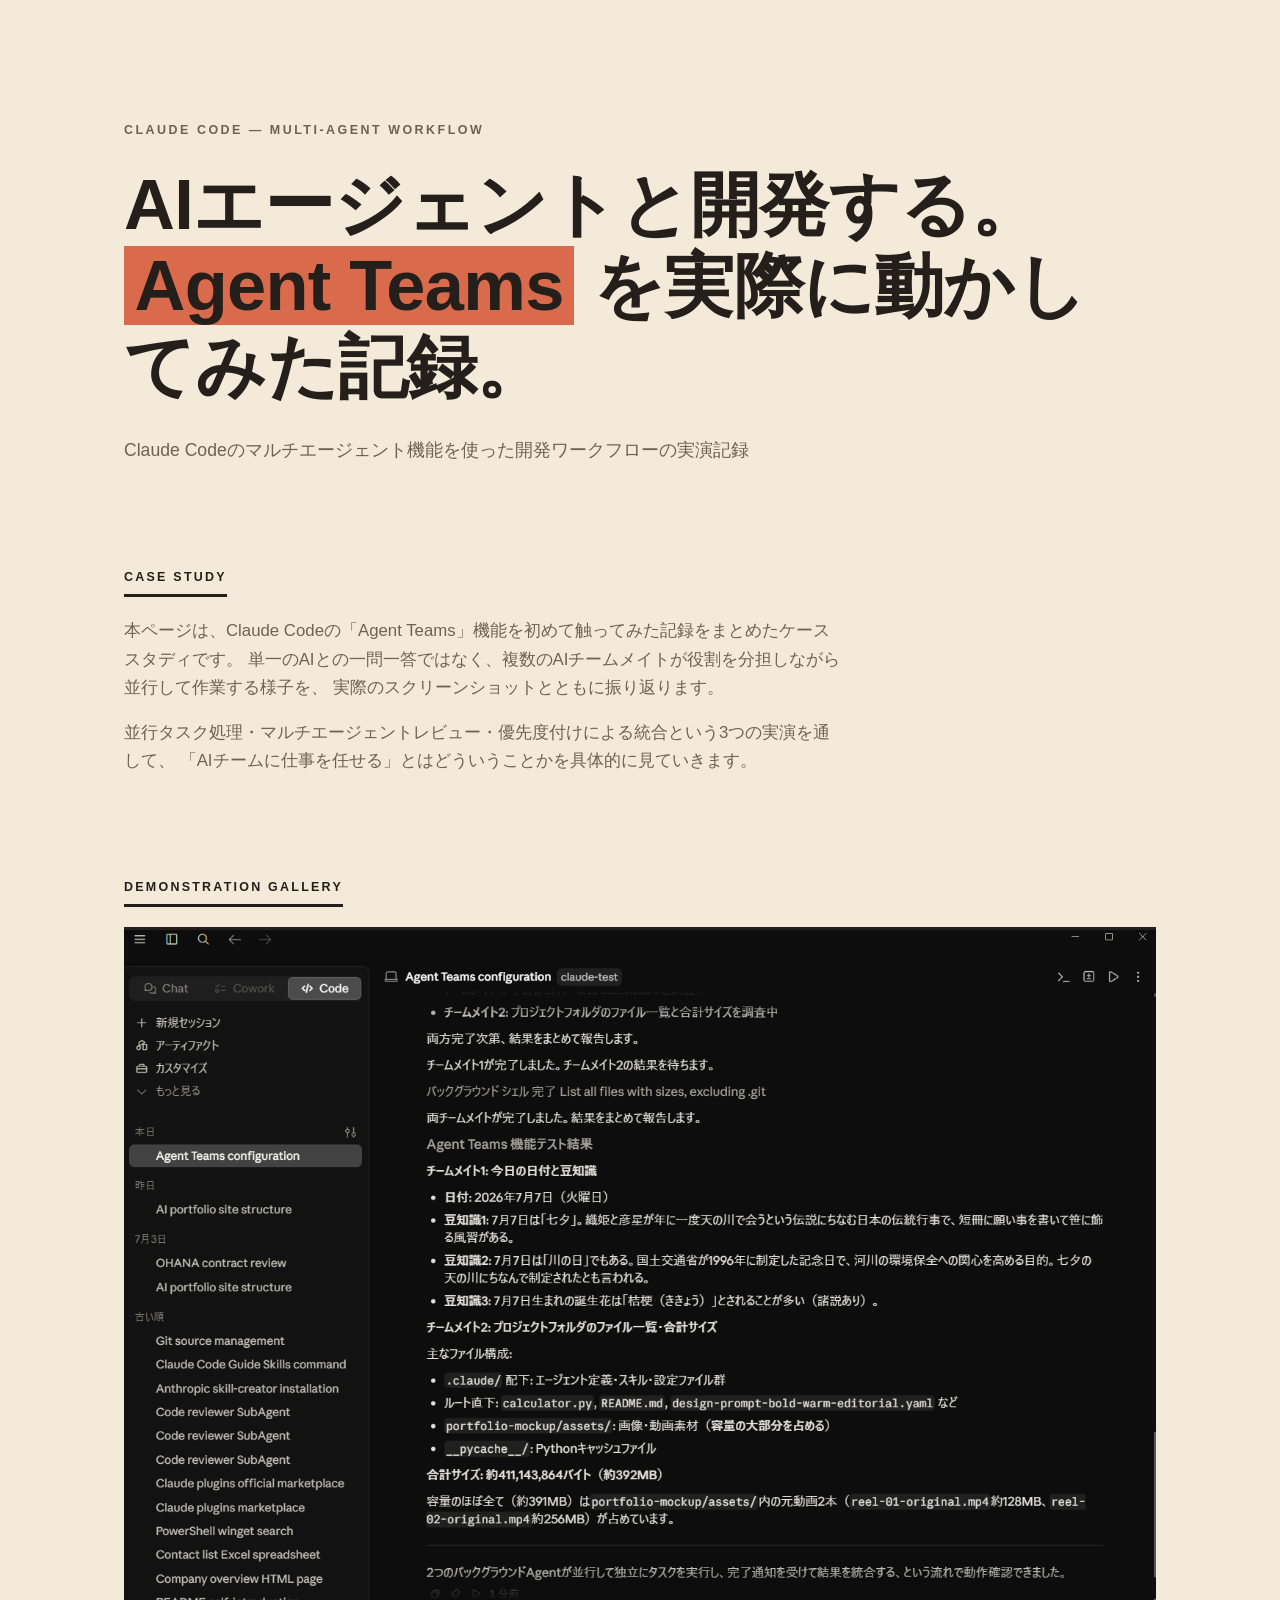
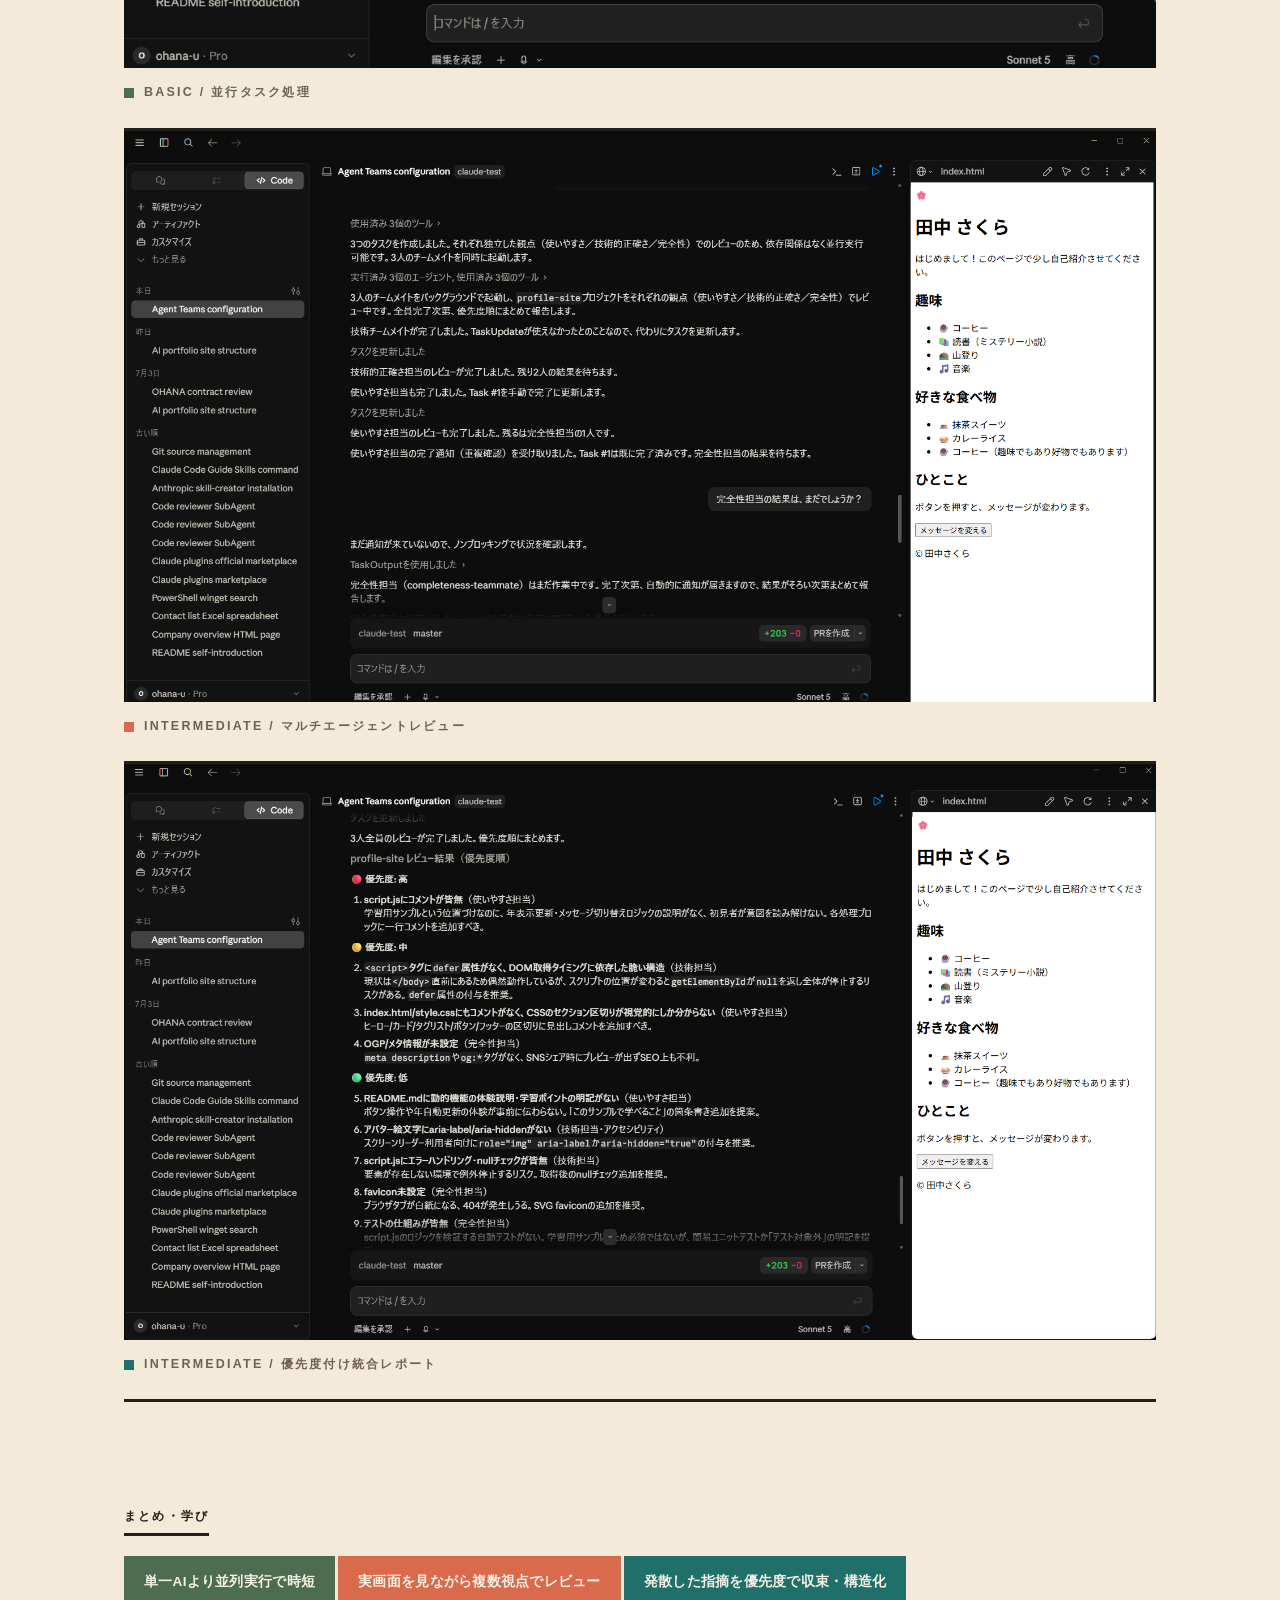
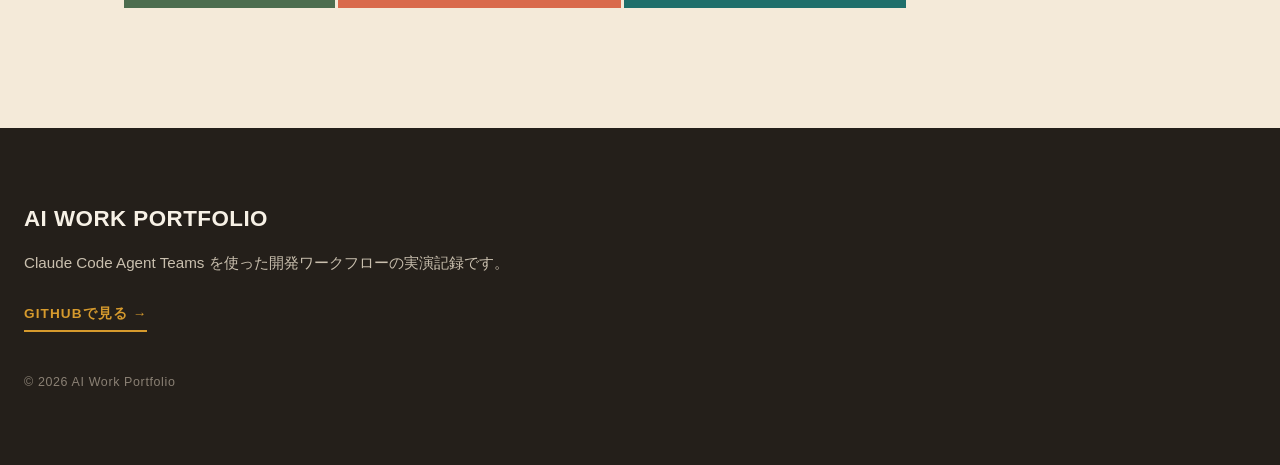
==== ai-work-portfolio/index.html @ c17c8398 "Add AI work portfolio site and deploy alongside existing OHANA portfolio - Add ai-work-portfolio/ (A" ====
<!DOCTYPE html>
<html lang="ja">
<head>
  <meta charset="UTF-8">
  <meta name="viewport" content="width=device-width, initial-scale=1.0">
  <title>AIエージェントと開発する。| Agent Teams Case Study</title>
  <link rel="stylesheet" href="style.css">
</head>
<body>

  <header class="hero">
    <p class="eyebrow">CLAUDE CODE — MULTI-AGENT WORKFLOW</p>
    <h1 class="hero-title">
      AIエージェントと開発する。<br>
      <span class="highlight">Agent Teams</span> を実際に動かしてみた記録。
    </h1>
    <p class="hero-subtitle">Claude Codeのマルチエージェント機能を使った開発ワークフローの実演記録</p>
  </header>

  <main>
    <section class="intro" id="intro">
      <p class="section-label">CASE STUDY</p>
      <p class="intro-text">
        本ページは、Claude Codeの「Agent Teams」機能を初めて触ってみた記録をまとめたケーススタディです。
        単一のAIとの一問一答ではなく、複数のAIチームメイトが役割を分担しながら並行して作業する様子を、
        実際のスクリーンショットとともに振り返ります。
      </p>
      <p class="intro-text">
        並行タスク処理・マルチエージェントレビュー・優先度付けによる統合という3つの実演を通して、
        「AIチームに仕事を任せる」とはどういうことかを具体的に見ていきます。
      </p>
    </section>

    <section class="gallery" id="gallery">
      <p class="section-label">DEMONSTRATION GALLERY</p>

      <article class="gallery-item" data-accent="green">
        <div class="gallery-media">
          <img src="images/01-agent-teams-basic.png" alt="Agent Teamsで2人のチームメイトが並行してタスクを実行している様子のスクリーンショット">
          <div class="gallery-caption">
            <p class="gallery-label">BASIC / 並行タスク処理</p>
            <p class="gallery-desc">
              Claude CodeのAgent Teams機能を初めて試した様子。2人のチームメイトが同時に立ち上がり、
              一方は「今日の日付から豆知識を調べる」、もう一方は「プロジェクトのファイル一覧を調査する」という
              別々のタスクを並行実行。両者の結果をリーダーが統合して1つの報告にまとめている。
            </p>
            <p class="gallery-learning">
              <span class="learning-tag">学び</span>
              単一のAIに順番に頼むのではなく、独立したタスクを並列で動かして時間を短縮できることを確認。
            </p>
          </div>
        </div>
        <p class="gallery-label-static">BASIC / 並行タスク処理</p>
      </article>

      <article class="gallery-item" data-accent="coral">
        <div class="gallery-media">
          <img src="images/02-agent-teams-review.png" alt="3人のチームメイトが役割分担して既存サイトをレビューしている様子のスクリーンショット">
          <div class="gallery-caption">
            <p class="gallery-label">INTERMEDIATE / マルチエージェントレビュー</p>
            <p class="gallery-desc">
              既存の自己紹介サイト（profile-siteプロジェクト）を、3人のチームメイトが役割分担してレビューしている場面。
              右側にはブラウザプレビューで実際に動いているサイトが表示されており、
              AIが実物を見ながら評価していることがわかる。
            </p>
            <p class="gallery-learning">
              <span class="learning-tag">学び</span>
              コードだけでなく実際の画面表示を確認しながら、複数視点で同時レビューできる。
            </p>
          </div>
        </div>
        <p class="gallery-label-static">INTERMEDIATE / マルチエージェントレビュー</p>
      </article>

      <article class="gallery-item" data-accent="teal">
        <div class="gallery-media">
          <img src="images/03-agent-teams-priority.png" alt="3人のレビュー結果を優先度別に整理した統合レポートのスクリーンショット">
          <div class="gallery-caption">
            <p class="gallery-label">INTERMEDIATE / 優先度付け統合レポート</p>
            <p class="gallery-desc">
              3人のレビュー結果を、優先度「高・中・低」に整理して1つの最終報告にまとめた画面。
              個々の指摘がバラバラのままではなく、意思決定に使える形に構造化されている。
            </p>
            <p class="gallery-learning">
              <span class="learning-tag">学び</span>
              複数エージェントの発散的な指摘を、収束させて実行可能なアクションリストに変換するプロセスを実演。
            </p>
          </div>
        </div>
        <p class="gallery-label-static">INTERMEDIATE / 優先度付け統合レポート</p>
      </article>
    </section>

    <section class="takeaways" id="takeaways">
      <p class="section-label">まとめ・学び</p>
      <ul class="chip-list">
        <li class="chip" data-accent="green">単一AIより並列実行で時短</li>
        <li class="chip" data-accent="coral">実画面を見ながら複数視点でレビュー</li>
        <li class="chip" data-accent="teal">発散した指摘を優先度で収束・構造化</li>
      </ul>
    </section>
  </main>

  <footer class="site-footer">
    <p class="footer-heading">AI Work Portfolio</p>
    <p class="footer-text">Claude Code Agent Teams を使った開発ワークフローの実演記録です。</p>
    <a class="footer-cta" href="https://github.com/usui-ohana/claude-test" target="_blank" rel="noopener">GitHubで見る &rarr;</a>
    <p class="footer-copyright">&copy; <span id="year"></span> AI Work Portfolio</p>
  </footer>

  <script src="script.js"></script>
</body>
</html>
---- ai-work-portfolio/style.css ----
/* ============================================================
   AI Work Portfolio — Bold Warm Editorial
   design-prompt-bold-warm-editorial.yaml に基づくスタイル
   ============================================================ */

:root {
  /* base */
  --color-bg: #f4ead9;        /* warm beige / sand */
  --color-ink: #241f1a;       /* warm near-black */
  --color-muted: #6f6255;     /* warm mid-gray/brown */
  --color-inverse: #f7f1e6;   /* near-white on dark */

  /* accent rotation: green / coral / teal / mustard */
  --accent-green: #4c6d4f;
  --accent-coral: #d96a4c;
  --accent-teal: #1f6f6b;
  --accent-mustard: #d69a2d;

  --gap-hairline: 3px;
  --duration: 0.35s;
}

* {
  box-sizing: border-box;
}

html {
  scroll-behavior: smooth;
}

body {
  margin: 0;
  font-family: "Helvetica Neue", Arial, "Hiragino Kaku Gothic ProN", "Yu Gothic", sans-serif;
  background: var(--color-bg);
  color: var(--color-ink);
  line-height: 1.7;
}

img {
  max-width: 100%;
  display: block;
}

/* --------------------------------------------------
   Section label (index-tab style)
   -------------------------------------------------- */
.section-label {
  display: inline-block;
  margin: 0 0 20px;
  font-size: 0.78rem;
  font-weight: 800;
  letter-spacing: 0.18em;
  text-transform: uppercase;
  color: var(--color-ink);
  border-bottom: 3px solid var(--color-ink);
  padding-bottom: 6px;
}

/* --------------------------------------------------
   Hero
   -------------------------------------------------- */
.hero {
  padding: 120px 24px 96px;
  max-width: 1080px;
  margin: 0 auto;
}

.eyebrow {
  margin: 0 0 24px;
  font-size: 0.78rem;
  font-weight: 800;
  letter-spacing: 0.2em;
  text-transform: uppercase;
  color: var(--color-muted);
}

.hero-title {
  margin: 0 0 28px;
  font-size: clamp(2.2rem, 6vw, 4.4rem);
  font-weight: 900;
  letter-spacing: -0.01em;
  line-height: 1.15;
}

.highlight {
  display: inline;
  background: var(--accent-coral);
  color: var(--color-ink);
  padding: 0 0.15em;
  box-decoration-break: clone;
  -webkit-box-decoration-break: clone;
}

.hero-subtitle {
  margin: 0;
  max-width: 640px;
  font-size: 1.1rem;
  font-weight: 500;
  color: var(--color-muted);
}

/* --------------------------------------------------
   Intro
   -------------------------------------------------- */
.intro {
  max-width: 1080px;
  margin: 0 auto;
  padding: 0 24px 96px;
}

.intro-text {
  max-width: 720px;
  margin: 0 0 16px;
  font-size: 1.05rem;
  font-weight: 500;
  color: var(--color-muted);
}

.intro-text:last-child {
  margin-bottom: 0;
}

/* --------------------------------------------------
   Gallery — edge-to-edge, hairline gap, sharp corners
   -------------------------------------------------- */
.gallery {
  max-width: 1080px;
  margin: 0 auto;
  padding: 0 24px 96px;
}

.gallery-item {
  margin-bottom: var(--gap-hairline);
  border-top: 3px solid var(--color-ink);
}

.gallery-item:last-child {
  border-bottom: 3px solid var(--color-ink);
}

.gallery-media {
  position: relative;
  overflow: hidden;
  border-radius: 0; /* sharp corners, no rounding */
}

.gallery-media img {
  width: 100%;
  height: auto;
  transform: scale(1);
  transition: transform var(--duration) ease;
}

.gallery-item:hover .gallery-media img {
  transform: scale(1.03);
}

/* caption scrim: hidden by default, slide-in on hover */
.gallery-caption {
  position: absolute;
  inset: 0;
  display: flex;
  flex-direction: column;
  justify-content: flex-end;
  padding: 28px;
  background: linear-gradient(0deg, rgba(36, 31, 26, 0.94) 0%, rgba(36, 31, 26, 0.55) 55%, rgba(36, 31, 26, 0) 100%);
  color: var(--color-inverse);
  opacity: 0;
  transform: translateY(12px);
  transition: opacity var(--duration) ease, transform var(--duration) ease;
}

.gallery-item:hover .gallery-caption,
.gallery-item:focus-within .gallery-caption,
.gallery-item.is-revealed .gallery-caption {
  opacity: 1;
  transform: translateY(0);
}

.gallery-caption .gallery-label {
  margin: 0 0 12px;
  font-size: 0.78rem;
  font-weight: 800;
  letter-spacing: 0.18em;
  text-transform: uppercase;
}

.gallery-item[data-accent="green"] .gallery-caption .gallery-label { color: var(--accent-green); }
.gallery-item[data-accent="coral"] .gallery-caption .gallery-label { color: var(--accent-coral); }
.gallery-item[data-accent="teal"] .gallery-caption .gallery-label { color: var(--accent-teal); }
.gallery-item[data-accent="mustard"] .gallery-caption .gallery-label { color: var(--accent-mustard); }

.gallery-desc {
  margin: 0 0 16px;
  max-width: 680px;
  font-size: 0.95rem;
  font-weight: 400;
  color: var(--color-inverse);
}

.gallery-learning {
  margin: 0;
  max-width: 680px;
  font-size: 0.95rem;
  font-weight: 500;
  color: var(--color-inverse);
}

.learning-tag {
  display: inline-block;
  margin-right: 8px;
  padding: 2px 8px;
  font-size: 0.72rem;
  font-weight: 800;
  letter-spacing: 0.1em;
  text-transform: uppercase;
  background: var(--color-inverse);
  color: var(--color-ink);
  border-radius: 0;
}

/* static label under each image, visible at rest (progressive disclosure) */
.gallery-label-static {
  margin: 14px 0 24px;
  font-size: 0.78rem;
  font-weight: 800;
  letter-spacing: 0.18em;
  text-transform: uppercase;
  color: var(--color-muted);
}

.gallery-item[data-accent="green"] .gallery-label-static::before { background: var(--accent-green); }
.gallery-item[data-accent="coral"] .gallery-label-static::before { background: var(--accent-coral); }
.gallery-item[data-accent="teal"] .gallery-label-static::before { background: var(--accent-teal); }
.gallery-item[data-accent="mustard"] .gallery-label-static::before { background: var(--accent-mustard); }

.gallery-label-static::before {
  content: "";
  display: inline-block;
  width: 10px;
  height: 10px;
  margin-right: 10px;
  vertical-align: middle;
}

/* --------------------------------------------------
   Takeaways — flat chips, rotated accents
   -------------------------------------------------- */
.takeaways {
  max-width: 1080px;
  margin: 0 auto;
  padding: 0 24px 120px;
}

.chip-list {
  list-style: none;
  margin: 0;
  padding: 0;
  display: flex;
  flex-wrap: wrap;
  gap: var(--gap-hairline);
}

.chip {
  padding: 14px 20px;
  font-size: 0.85rem;
  font-weight: 800;
  letter-spacing: 0.02em;
  border-radius: 0;
  color: var(--color-inverse);
}

.chip[data-accent="green"] { background: var(--accent-green); }
.chip[data-accent="coral"] { background: var(--accent-coral); }
.chip[data-accent="teal"] { background: var(--accent-teal); }
.chip[data-accent="mustard"] { background: var(--accent-mustard); color: var(--color-ink); }

/* --------------------------------------------------
   Footer — dark inversion (bookend)
   -------------------------------------------------- */
.site-footer {
  background: var(--color-ink);
  color: var(--color-inverse);
  padding: 72px 24px;
  text-align: left;
}

.footer-heading {
  margin: 0 0 12px;
  font-size: 1.4rem;
  font-weight: 900;
  letter-spacing: 0.02em;
  text-transform: uppercase;
}

.footer-text {
  margin: 0 0 24px;
  max-width: 520px;
  font-size: 0.95rem;
  font-weight: 400;
  color: #c9bfae;
}

.footer-cta {
  display: inline-block;
  margin-bottom: 40px;
  font-size: 0.85rem;
  font-weight: 800;
  letter-spacing: 0.08em;
  text-transform: uppercase;
  color: var(--accent-mustard);
  text-decoration: none;
  border-bottom: 2px solid var(--accent-mustard);
  padding-bottom: 4px;
}

.footer-cta:hover {
  color: var(--accent-coral);
  border-color: var(--accent-coral);
}

.footer-copyright {
  margin: 0;
  font-size: 0.78rem;
  letter-spacing: 0.05em;
  color: #8a8074;
}

/* --------------------------------------------------
   Responsive
   -------------------------------------------------- */
@media (max-width: 640px) {
  .hero {
    padding: 80px 20px 64px;
  }

  .intro,
  .gallery,
  .takeaways {
    padding-left: 20px;
    padding-right: 20px;
  }

  .gallery-caption {
    padding: 18px;
  }

  .gallery-desc,
  .gallery-learning {
    font-size: 0.85rem;
  }

  .site-footer {
    padding: 56px 20px;
  }
}
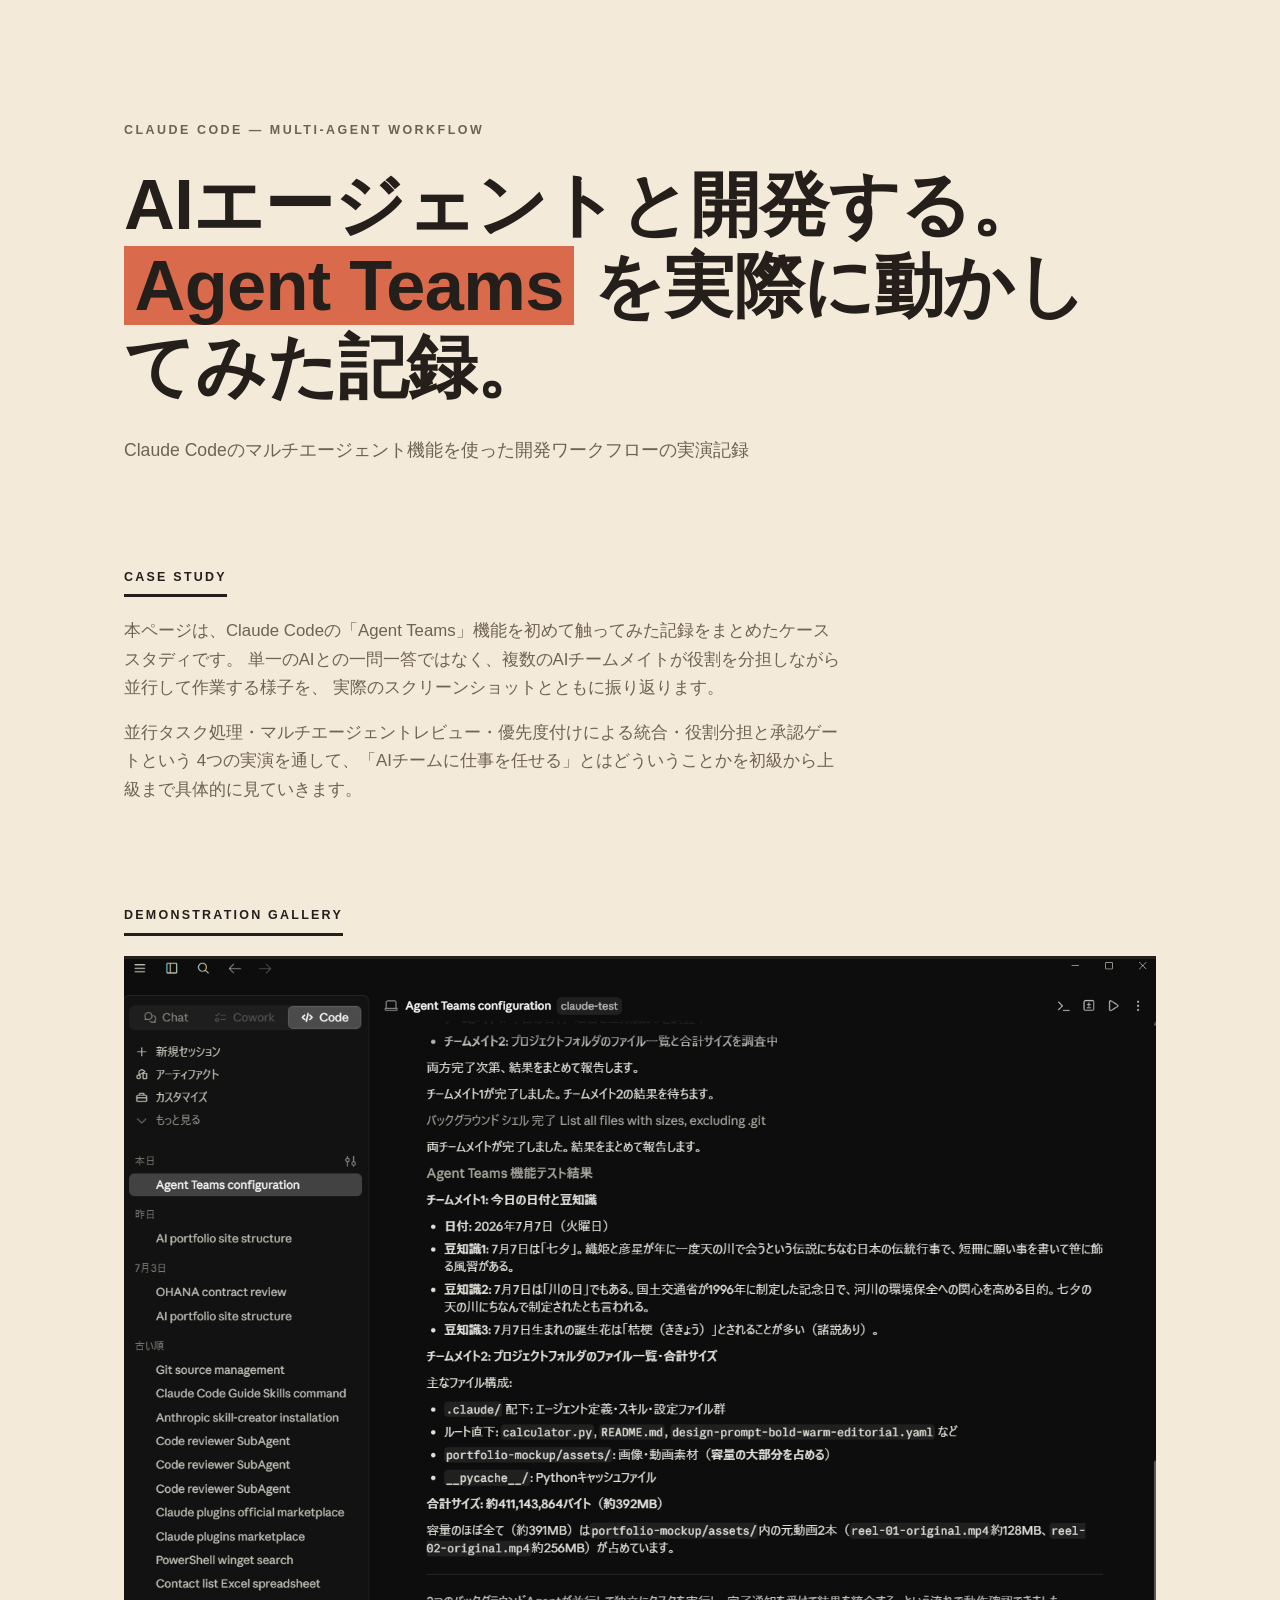
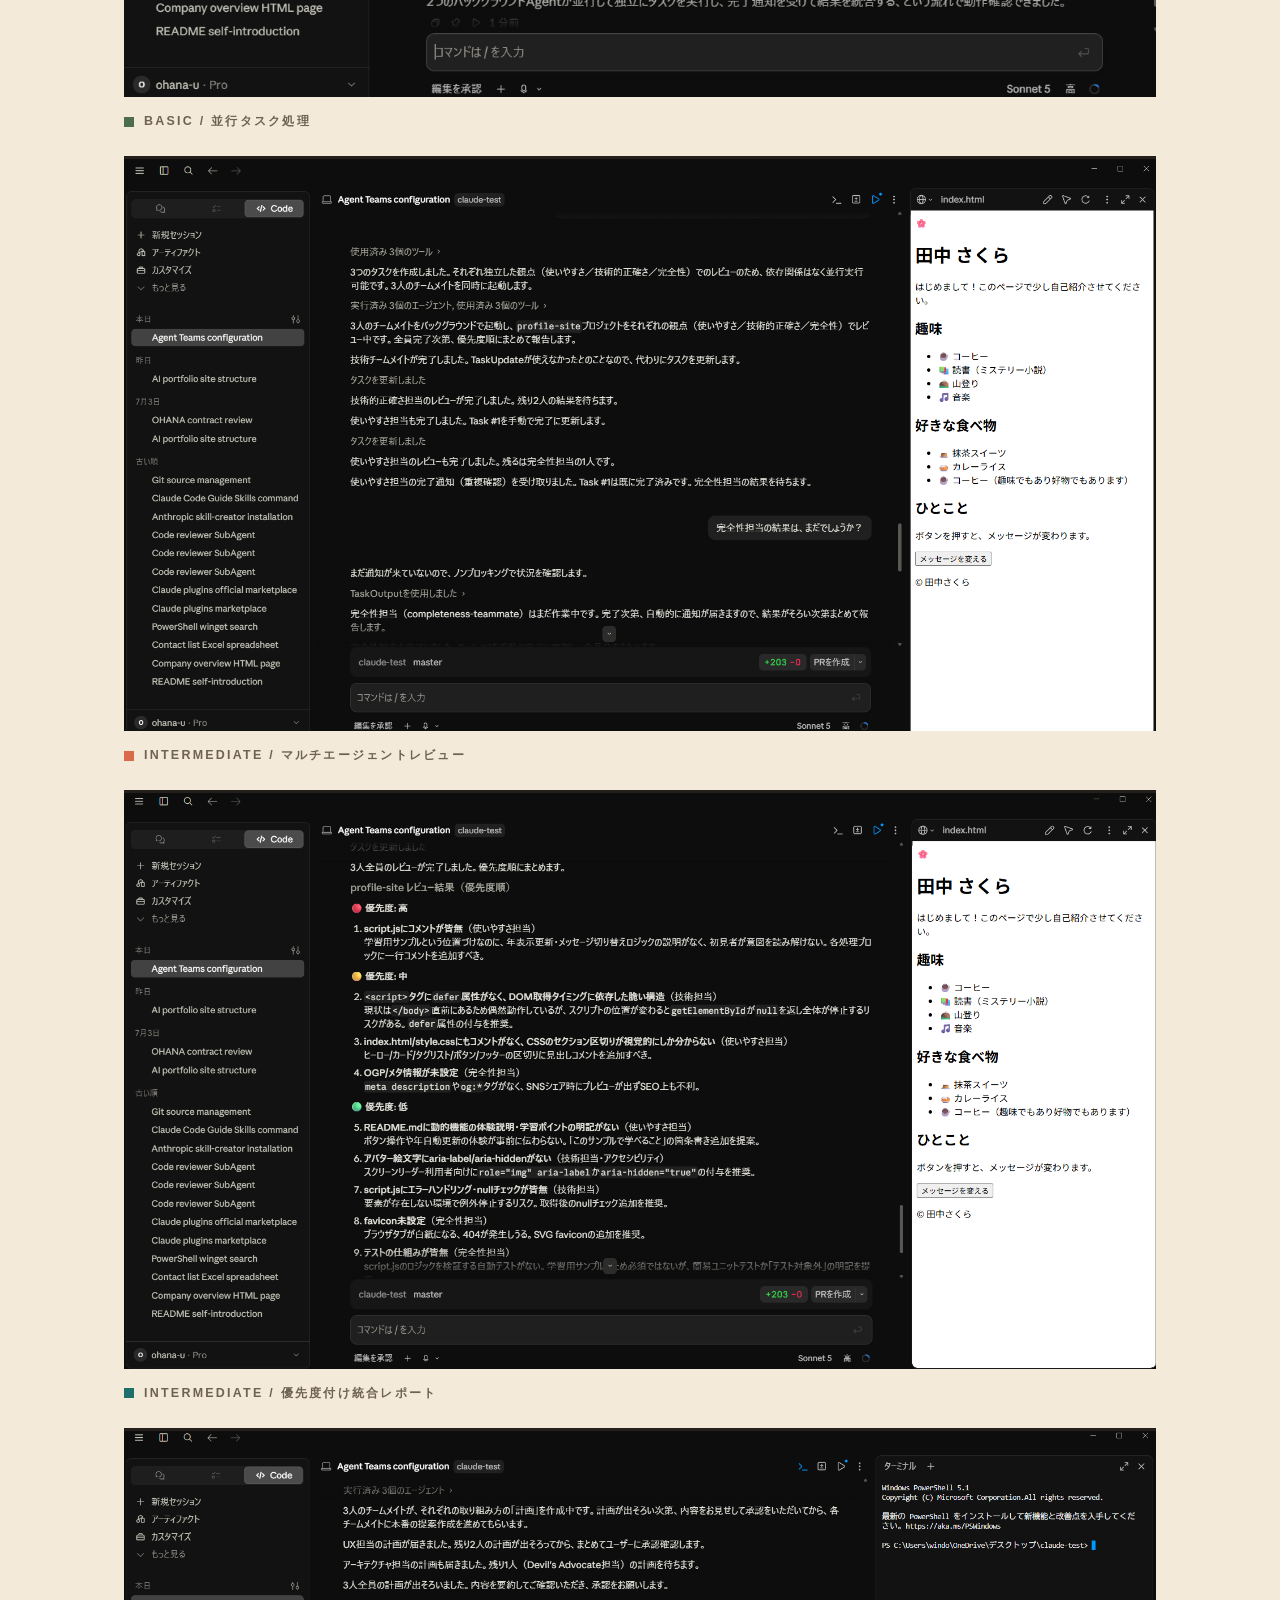
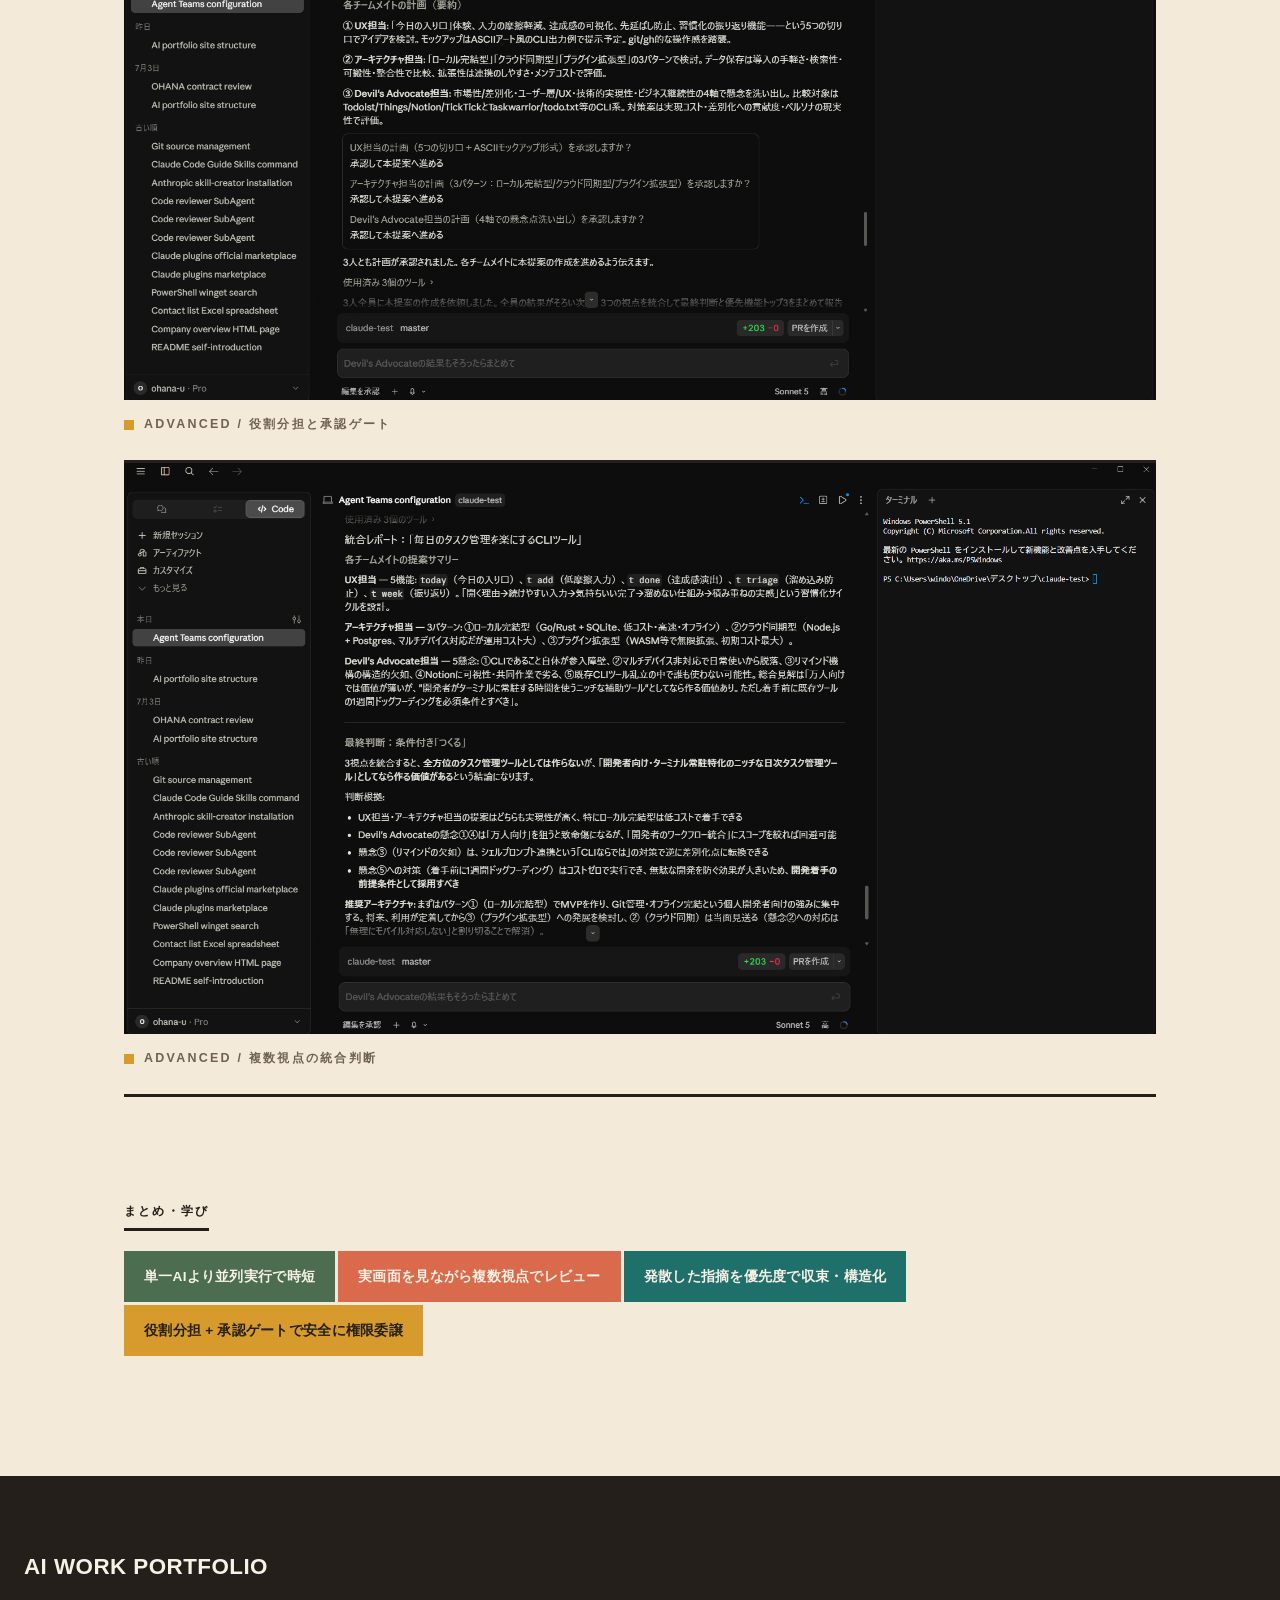
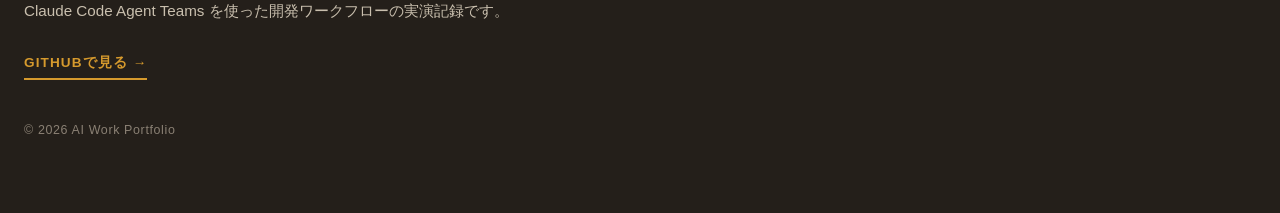
==== commit 00d2cb07: "Add advanced-level Agent Teams demos to AI work portfolio Extend the case study gallery with role-sp" ====
--- a/ai-work-portfolio/index.html
+++ b/ai-work-portfolio/index.html
@@ -26,8 +26,8 @@
         実際のスクリーンショットとともに振り返ります。
       </p>
       <p class="intro-text">
-        並行タスク処理・マルチエージェントレビュー・優先度付けによる統合という3つの実演を通して、
-        「AIチームに仕事を任せる」とはどういうことかを具体的に見ていきます。
+        並行タスク処理・マルチエージェントレビュー・優先度付けによる統合・役割分担と承認ゲートという
+        4つの実演を通して、「AIチームに仕事を任せる」とはどういうことかを初級から上級まで具体的に見ていきます。
       </p>
     </section>
 
@@ -89,6 +89,42 @@
         </div>
         <p class="gallery-label-static">INTERMEDIATE / 優先度付け統合レポート</p>
       </article>
+
+      <article class="gallery-item" data-accent="mustard">
+        <div class="gallery-media">
+          <img src="images/04-agent-teams-role-plan.png" alt="UX担当・アーキテクチャ担当・Devil's Advocate担当という3つの役割に分かれたチームメイトが、それぞれの計画を提示し承認を求めている画面のスクリーンショット">
+          <div class="gallery-caption">
+            <p class="gallery-label">ADVANCED / 役割分担と承認ゲート</p>
+            <p class="gallery-desc">
+              CLIタスク管理ツールの企画を題材に、3人のチームメイトがUX・アーキテクチャ・Devil's Advocate（あえて懸念を洗い出す役）という
+              明確に異なる役割を担当。それぞれが計画を提示し、本提案の作成に進む前にユーザーの承認を求めている場面。
+            </p>
+            <p class="gallery-learning">
+              <span class="learning-tag">学び</span>
+              役割を分業させるだけでなく、実行前に承認ゲートを挟むことで、AIチームの暴走を防ぎつつ方向性をコントロールできる。
+            </p>
+          </div>
+        </div>
+        <p class="gallery-label-static">ADVANCED / 役割分担と承認ゲート</p>
+      </article>
+
+      <article class="gallery-item" data-accent="mustard">
+        <div class="gallery-media">
+          <img src="images/05-agent-teams-synthesis.png" alt="UX・アーキテクチャ・Devil's Advocateの3つの視点を統合し、条件付きの結論を導き出した最終レポートのスクリーンショット">
+          <div class="gallery-caption">
+            <p class="gallery-label">ADVANCED / 複数視点の統合判断</p>
+            <p class="gallery-desc">
+              3人がそれぞれの視点からまとめた提案（機能案・アーキテクチャパターン・懸念点）を統合し、
+              「条件付きでつくる」という一つの意思決定に落とし込んだ最終レポート。判断根拠まで言語化されている。
+            </p>
+            <p class="gallery-learning">
+              <span class="learning-tag">学び</span>
+              賛成・反対双方の視点を戦わせたうえで統合することで、単独のAIでは出てこない、リスクを織り込んだ実行可能な結論に到達できる。
+            </p>
+          </div>
+        </div>
+        <p class="gallery-label-static">ADVANCED / 複数視点の統合判断</p>
+      </article>
     </section>
 
     <section class="takeaways" id="takeaways">
@@ -97,6 +133,7 @@
         <li class="chip" data-accent="green">単一AIより並列実行で時短</li>
         <li class="chip" data-accent="coral">実画面を見ながら複数視点でレビュー</li>
         <li class="chip" data-accent="teal">発散した指摘を優先度で収束・構造化</li>
+        <li class="chip" data-accent="mustard">役割分担 + 承認ゲートで安全に権限委譲</li>
       </ul>
     </section>
   </main>
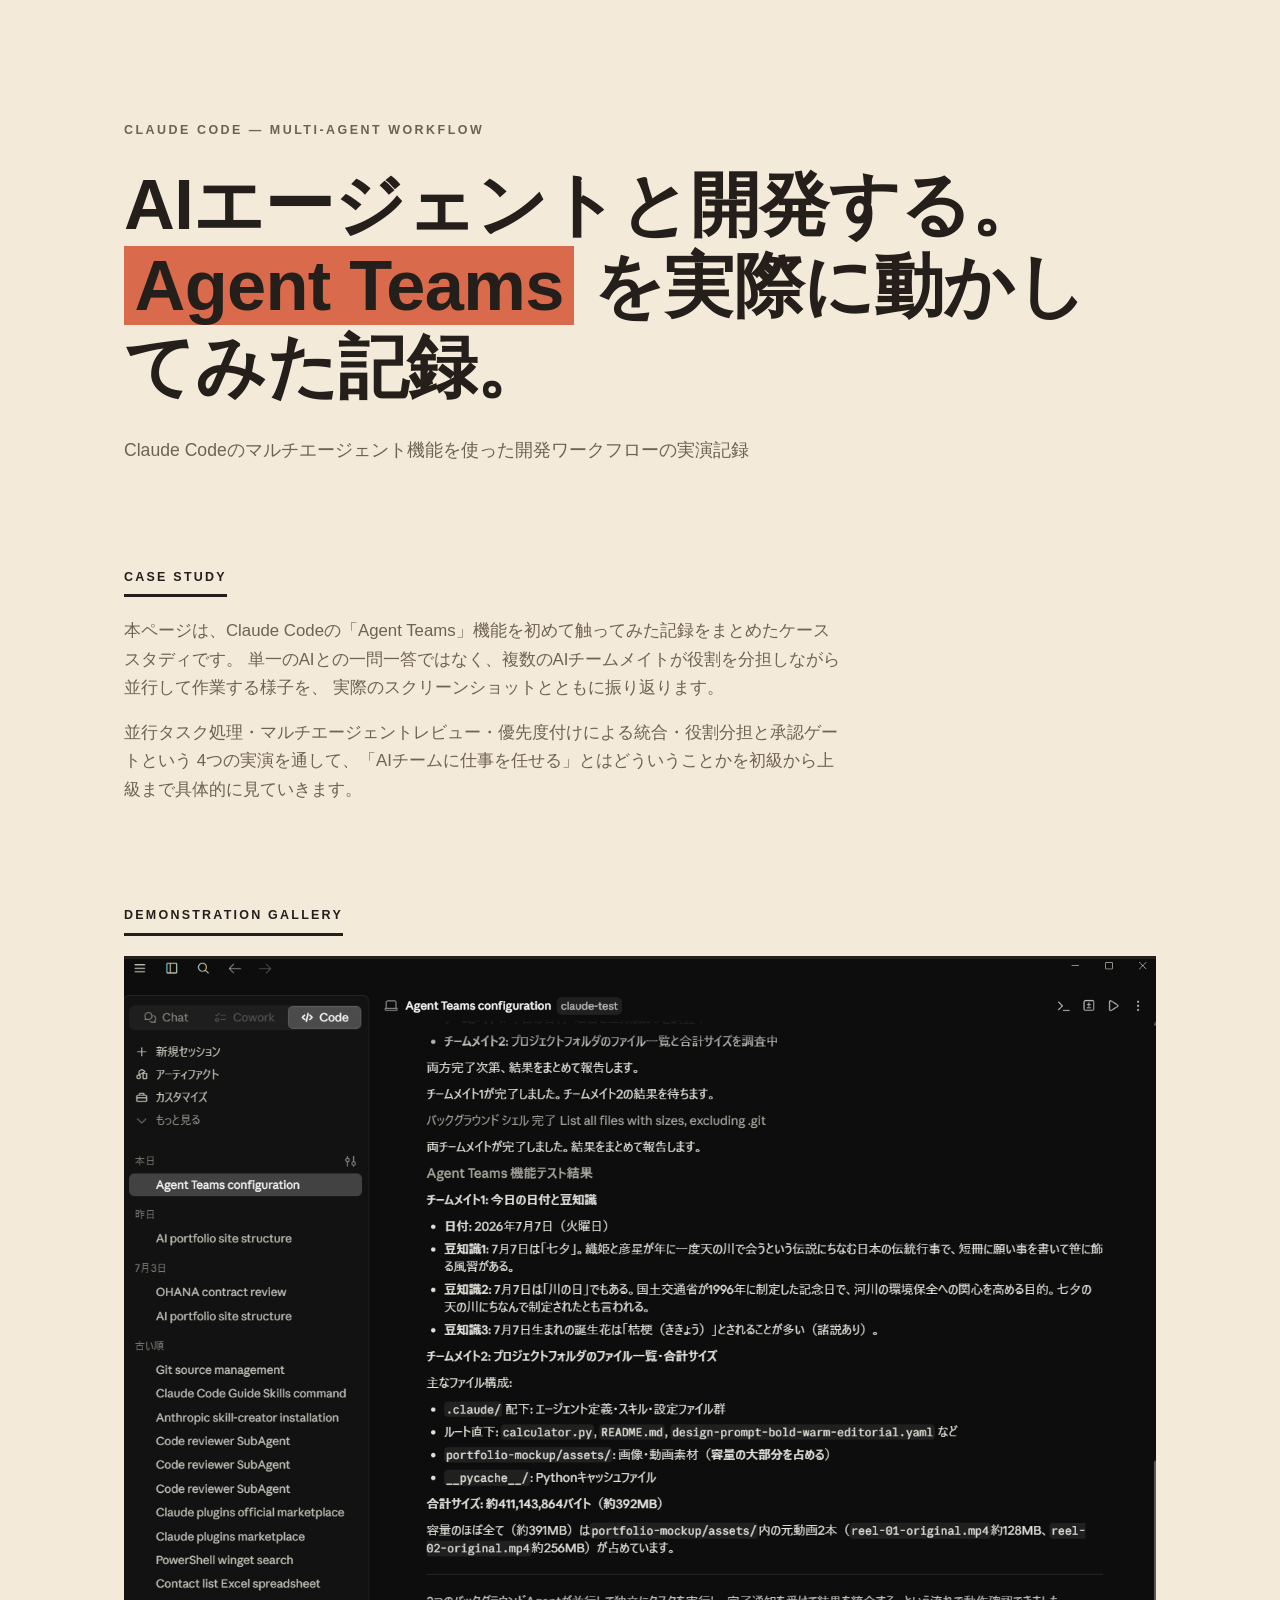
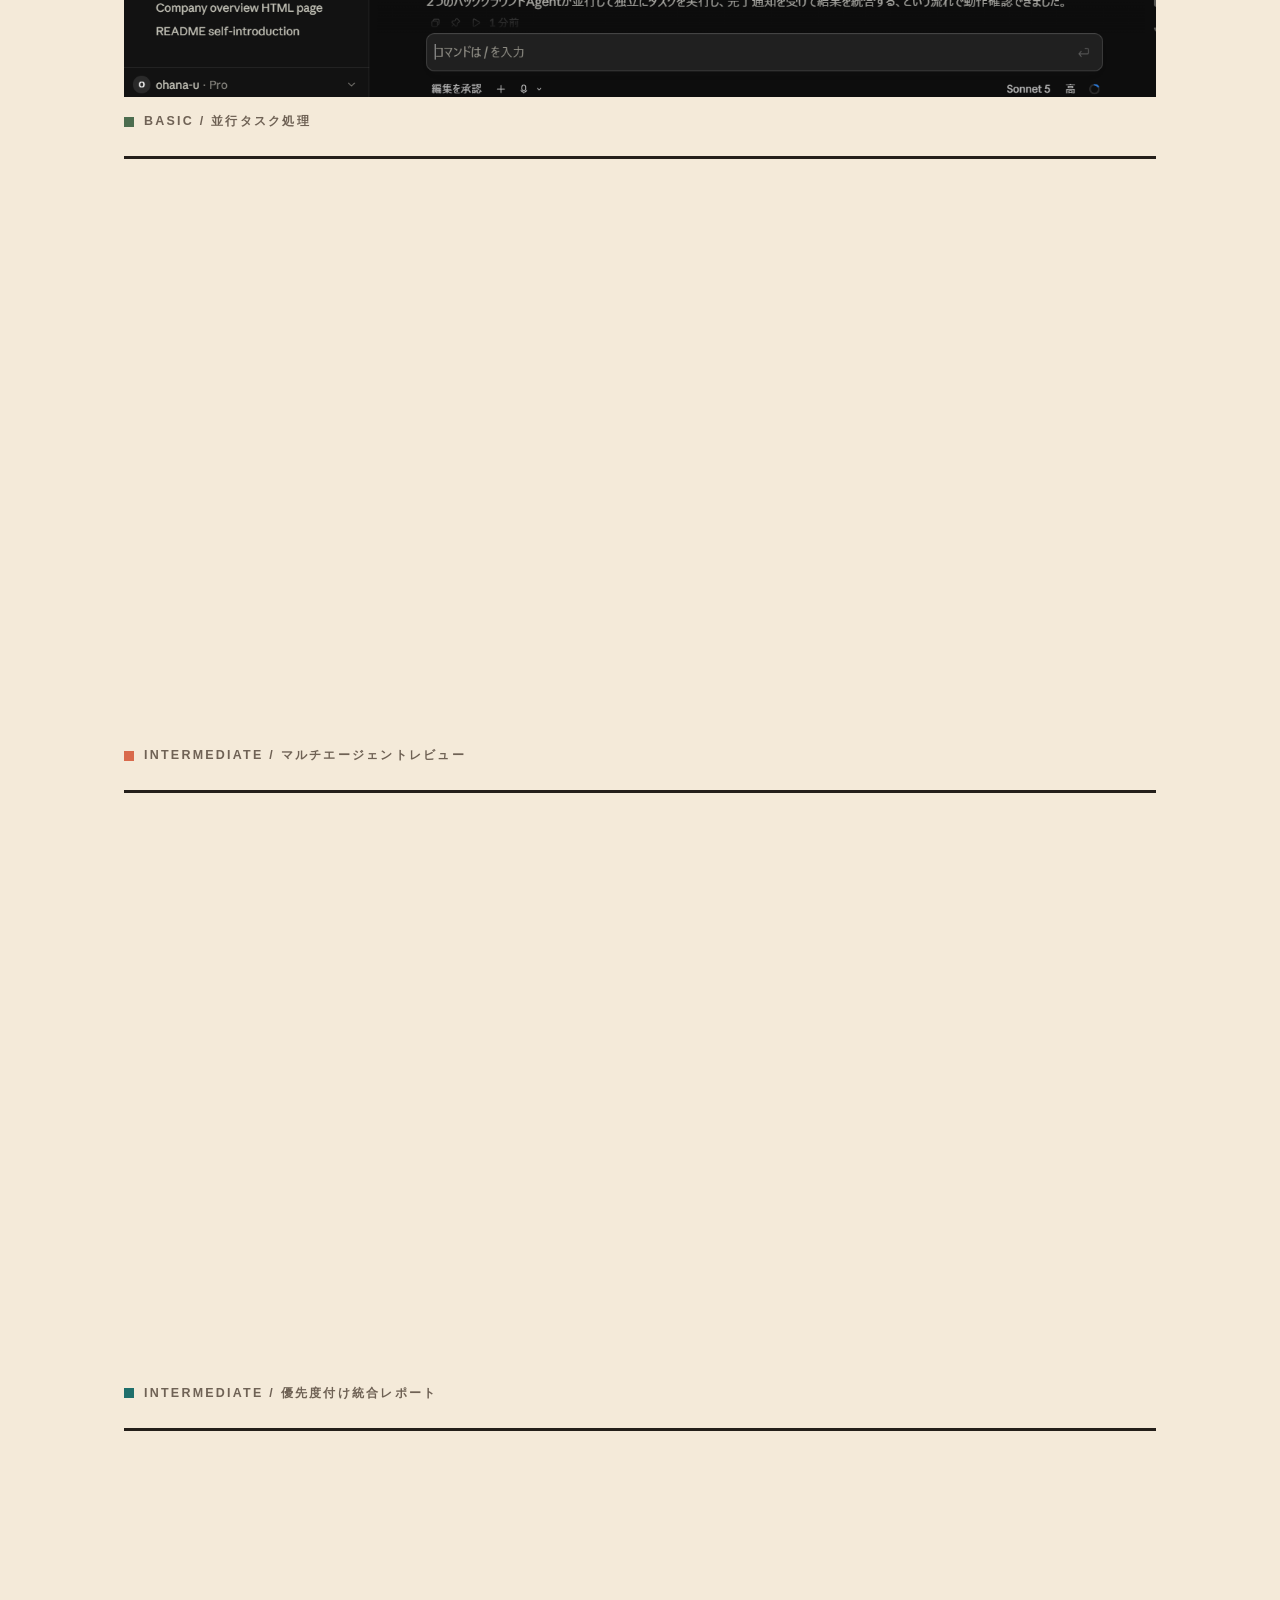
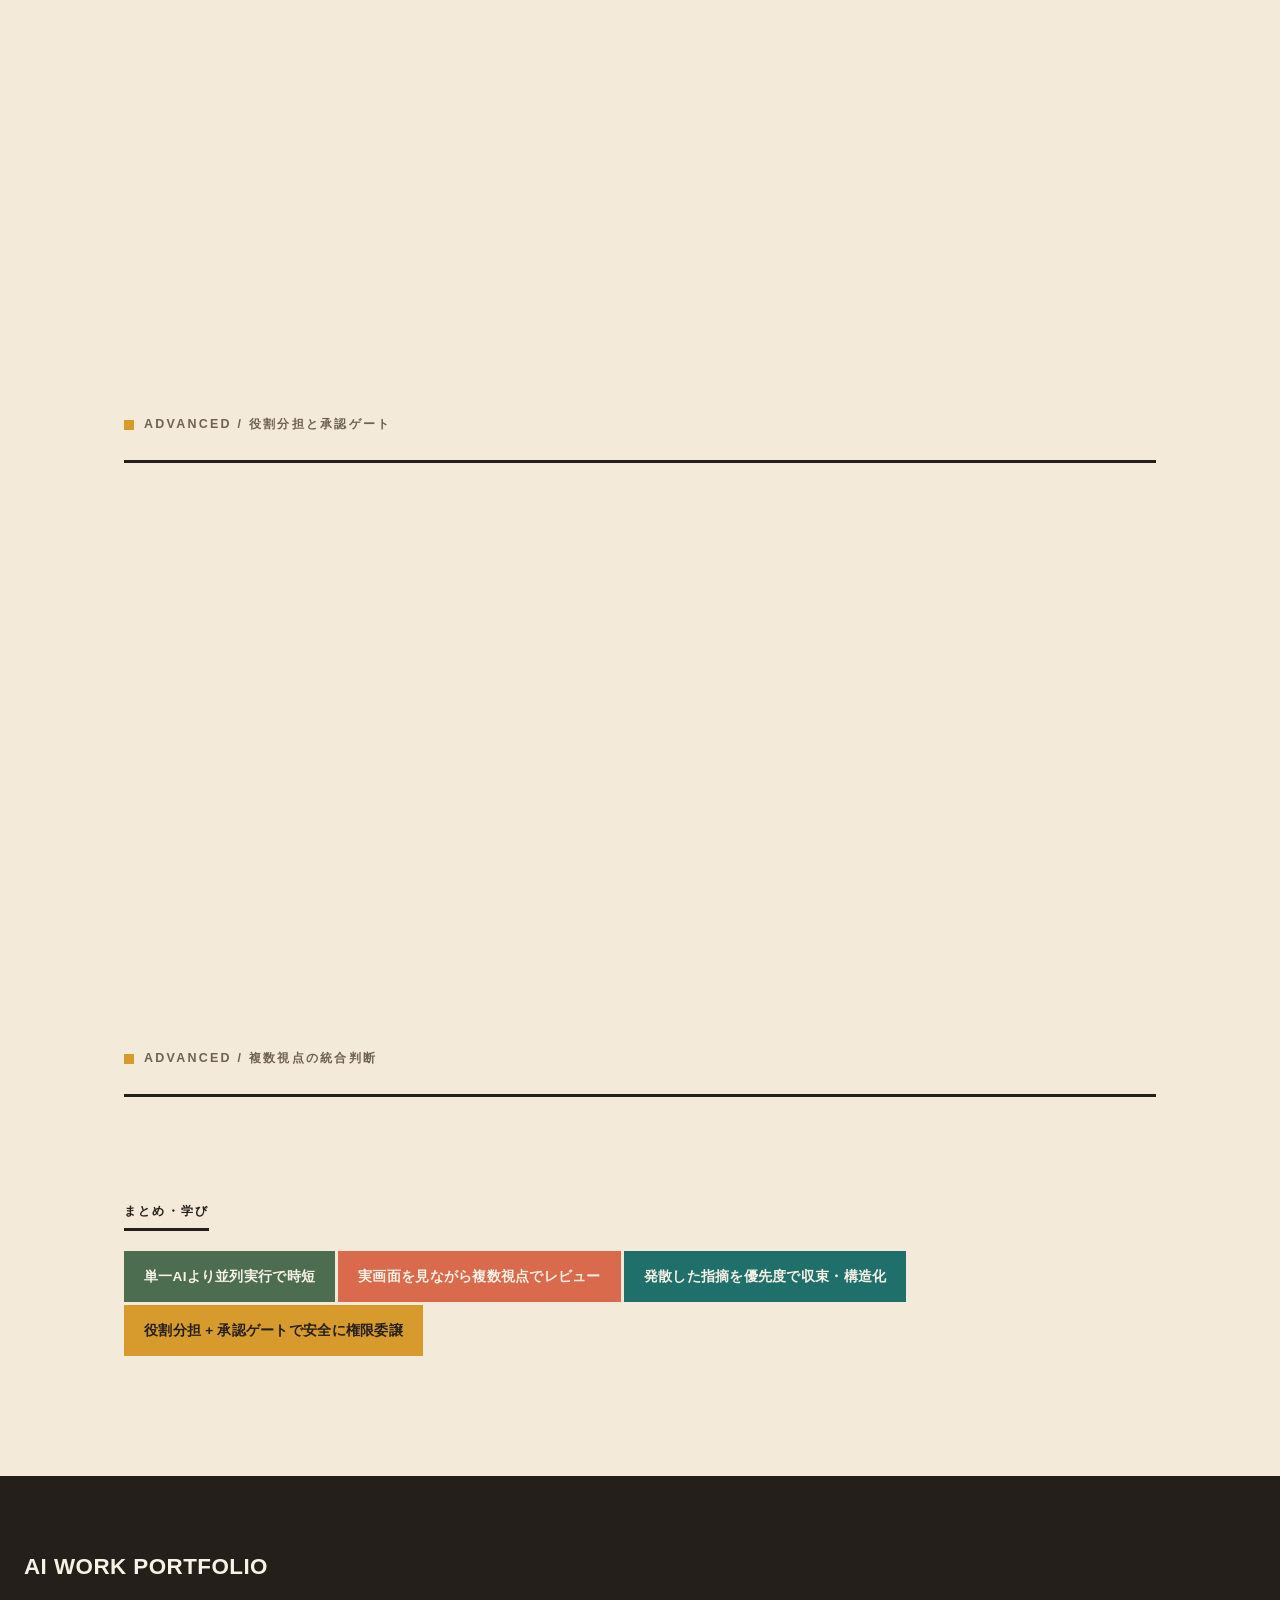
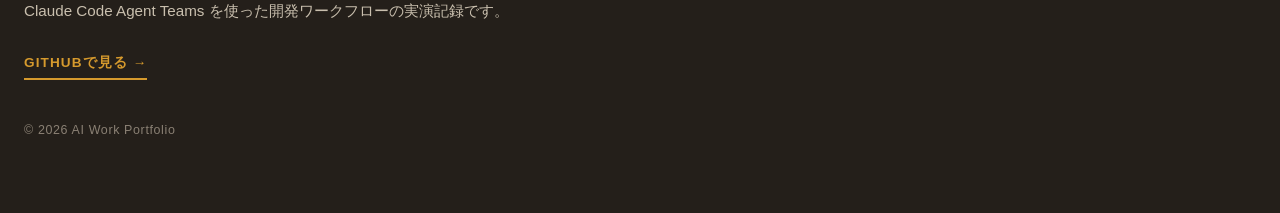
==== commit b424a9cb: "Harden AI work portfolio: CSP, lazy-loaded images, single-responsibility JS Security: add a strict C" ====
--- a/ai-work-portfolio/index.html
+++ b/ai-work-portfolio/index.html
@@ -3,6 +3,7 @@
 <head>
   <meta charset="UTF-8">
   <meta name="viewport" content="width=device-width, initial-scale=1.0">
+  <meta http-equiv="Content-Security-Policy" content="default-src 'self'; img-src 'self'; style-src 'self'; script-src 'self'; base-uri 'none'; form-action 'none'">
   <title>AIエージェントと開発する。| Agent Teams Case Study</title>
   <link rel="stylesheet" href="style.css">
 </head>
@@ -36,7 +37,7 @@
 
       <article class="gallery-item" data-accent="green">
         <div class="gallery-media">
-          <img src="images/01-agent-teams-basic.png" alt="Agent Teamsで2人のチームメイトが並行してタスクを実行している様子のスクリーンショット">
+          <img src="images/01-agent-teams-basic.png" alt="Agent Teamsで2人のチームメイトが並行してタスクを実行している様子のスクリーンショット" width="1405" height="1005" decoding="async">
           <div class="gallery-caption">
             <p class="gallery-label">BASIC / 並行タスク処理</p>
             <p class="gallery-desc">
@@ -55,7 +56,7 @@
 
       <article class="gallery-item" data-accent="coral">
         <div class="gallery-media">
-          <img src="images/02-agent-teams-review.png" alt="3人のチームメイトが役割分担して既存サイトをレビューしている様子のスクリーンショット">
+          <img src="images/02-agent-teams-review.png" alt="3人のチームメイトが役割分担して既存サイトをレビューしている様子のスクリーンショット" width="1825" height="1011" loading="lazy" decoding="async">
           <div class="gallery-caption">
             <p class="gallery-label">INTERMEDIATE / マルチエージェントレビュー</p>
             <p class="gallery-desc">
@@ -74,7 +75,7 @@
 
       <article class="gallery-item" data-accent="teal">
         <div class="gallery-media">
-          <img src="images/03-agent-teams-priority.png" alt="3人のレビュー結果を優先度別に整理した統合レポートのスクリーンショット">
+          <img src="images/03-agent-teams-priority.png" alt="3人のレビュー結果を優先度別に整理した統合レポートのスクリーンショット" width="1820" height="1015" loading="lazy" decoding="async">
           <div class="gallery-caption">
             <p class="gallery-label">INTERMEDIATE / 優先度付け統合レポート</p>
             <p class="gallery-desc">
@@ -92,7 +93,7 @@
 
       <article class="gallery-item" data-accent="mustard">
         <div class="gallery-media">
-          <img src="images/04-agent-teams-role-plan.png" alt="UX担当・アーキテクチャ担当・Devil's Advocate担当という3つの役割に分かれたチームメイトが、それぞれの計画を提示し承認を求めている画面のスクリーンショット">
+          <img src="images/04-agent-teams-role-plan.png" alt="UX担当・アーキテクチャ担当・Devil's Advocate担当という3つの役割に分かれたチームメイトが、それぞれの計画を提示し承認を求めている画面のスクリーンショット" width="1826" height="1008" loading="lazy" decoding="async">
           <div class="gallery-caption">
             <p class="gallery-label">ADVANCED / 役割分担と承認ゲート</p>
             <p class="gallery-desc">
@@ -110,7 +111,7 @@
 
       <article class="gallery-item" data-accent="mustard">
         <div class="gallery-media">
-          <img src="images/05-agent-teams-synthesis.png" alt="UX・アーキテクチャ・Devil's Advocateの3つの視点を統合し、条件付きの結論を導き出した最終レポートのスクリーンショット">
+          <img src="images/05-agent-teams-synthesis.png" alt="UX・アーキテクチャ・Devil's Advocateの3つの視点を統合し、条件付きの結論を導き出した最終レポートのスクリーンショット" width="1827" height="1012" loading="lazy" decoding="async">
           <div class="gallery-caption">
             <p class="gallery-label">ADVANCED / 複数視点の統合判断</p>
             <p class="gallery-desc">
@@ -141,7 +142,7 @@
   <footer class="site-footer">
     <p class="footer-heading">AI Work Portfolio</p>
     <p class="footer-text">Claude Code Agent Teams を使った開発ワークフローの実演記録です。</p>
-    <a class="footer-cta" href="https://github.com/usui-ohana/claude-test" target="_blank" rel="noopener">GitHubで見る &rarr;</a>
+    <a class="footer-cta" href="https://github.com/usui-ohana/claude-test" target="_blank" rel="noopener noreferrer">GitHubで見る &rarr;</a>
     <p class="footer-copyright">&copy; <span id="year"></span> AI Work Portfolio</p>
   </footer>
 
